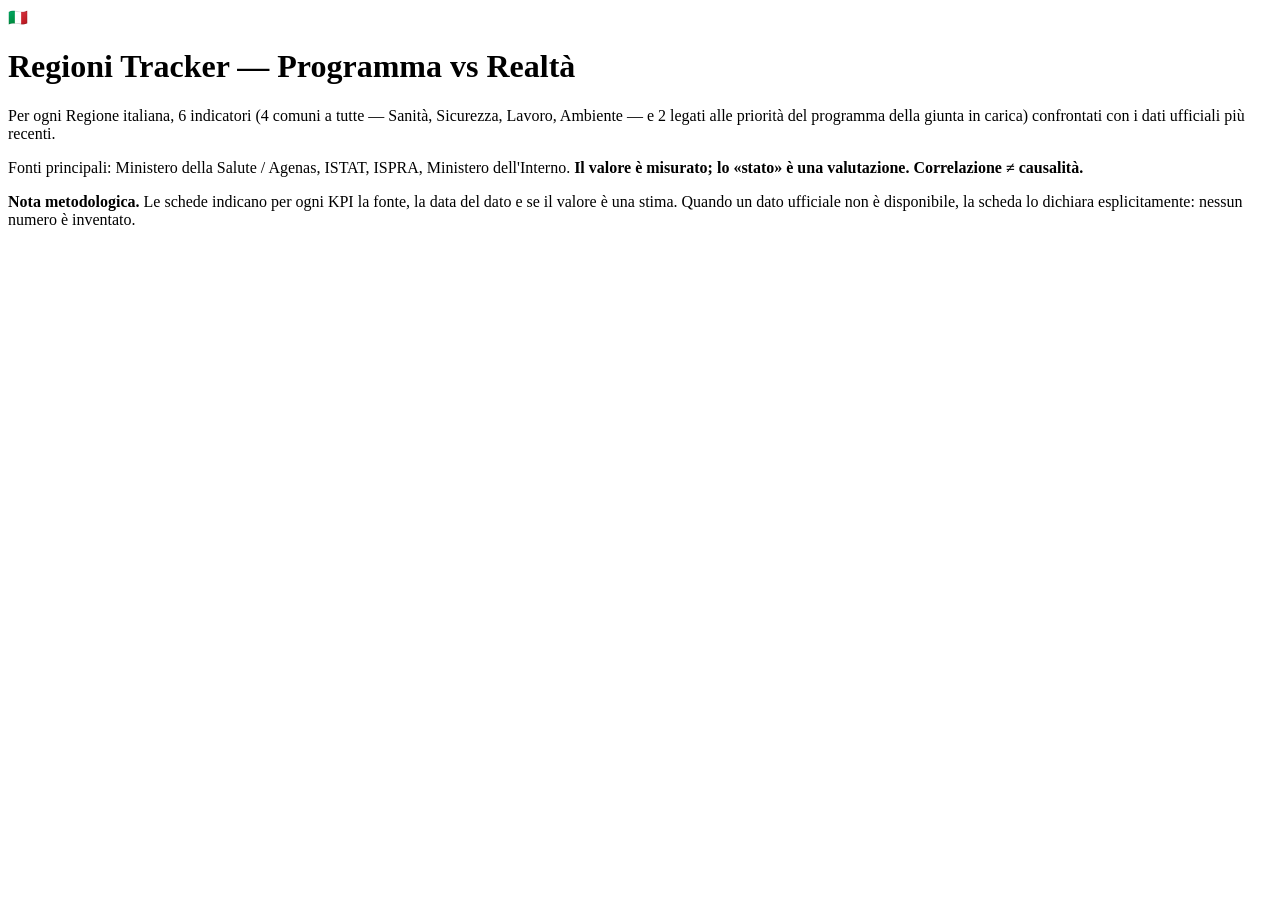
==== index.html @ 5c3b41bd "Add files via upload" ====
<!DOCTYPE html>
<html lang="it">
<head>
  <meta charset="UTF-8">
  <meta name="viewport" content="width=device-width, initial-scale=1">
  <title>Regioni Tracker — Programma vs Realtà</title>
  <link rel="stylesheet" href="assets/styles.css">
</head>
<body>
  <div class="wrap">
    <header class="hub-hero">
      <div class="stemma">🇮🇹</div>
      <h1>Regioni Tracker — Programma vs Realtà</h1>
      <p class="sub">
        Per ogni Regione italiana, 6 indicatori (4 comuni a tutte — Sanità, Sicurezza, Lavoro, Ambiente —
        e 2 legati alle priorità del programma della giunta in carica) confrontati con i dati ufficiali più recenti.
      </p>
      <p class="meta">
        Fonti principali: Ministero della Salute / Agenas, ISTAT, ISPRA, Ministero dell'Interno.
        <b>Il valore è misurato; lo «stato» è una valutazione. Correlazione ≠ causalità.</b>
      </p>
    </header>

    <main id="hub"><!-- popolato da app.js --></main>

    <footer>
      <p><b>Nota metodologica.</b> Le schede indicano per ogni KPI la fonte, la data del dato e se il valore è
      una stima. Quando un dato ufficiale non è disponibile, la scheda lo dichiara esplicitamente:
      nessun numero è inventato.</p>
    </footer>
  </div>

  <!-- Dati: un file per Regione -->
  <script src="data/piemonte.js"></script>
  <script src="data/valledaosta.js"></script>
  <script src="data/lombardia.js"></script>
  <script src="data/trentinoaltoadige.js"></script>
  <script src="data/veneto.js"></script>
  <script src="data/friuliveneziagiulia.js"></script>
  <script src="data/liguria.js"></script>
  <script src="data/emiliaromagna.js"></script>
  <script src="data/toscana.js"></script>
  <script src="data/umbria.js"></script>
  <script src="data/marche.js"></script>
  <script src="data/lazio.js"></script>
  <script src="data/abruzzo.js"></script>
  <script src="data/molise.js"></script>
  <script src="data/campania.js"></script>
  <script src="data/puglia.js"></script>
  <script src="data/basilicata.js"></script>
  <script src="data/calabria.js"></script>
  <script src="data/sicilia.js"></script>
  <script src="data/sardegna.js"></script>
  <!-- Motore -->
  <script src="assets/app.js"></script>
</body>
</html>
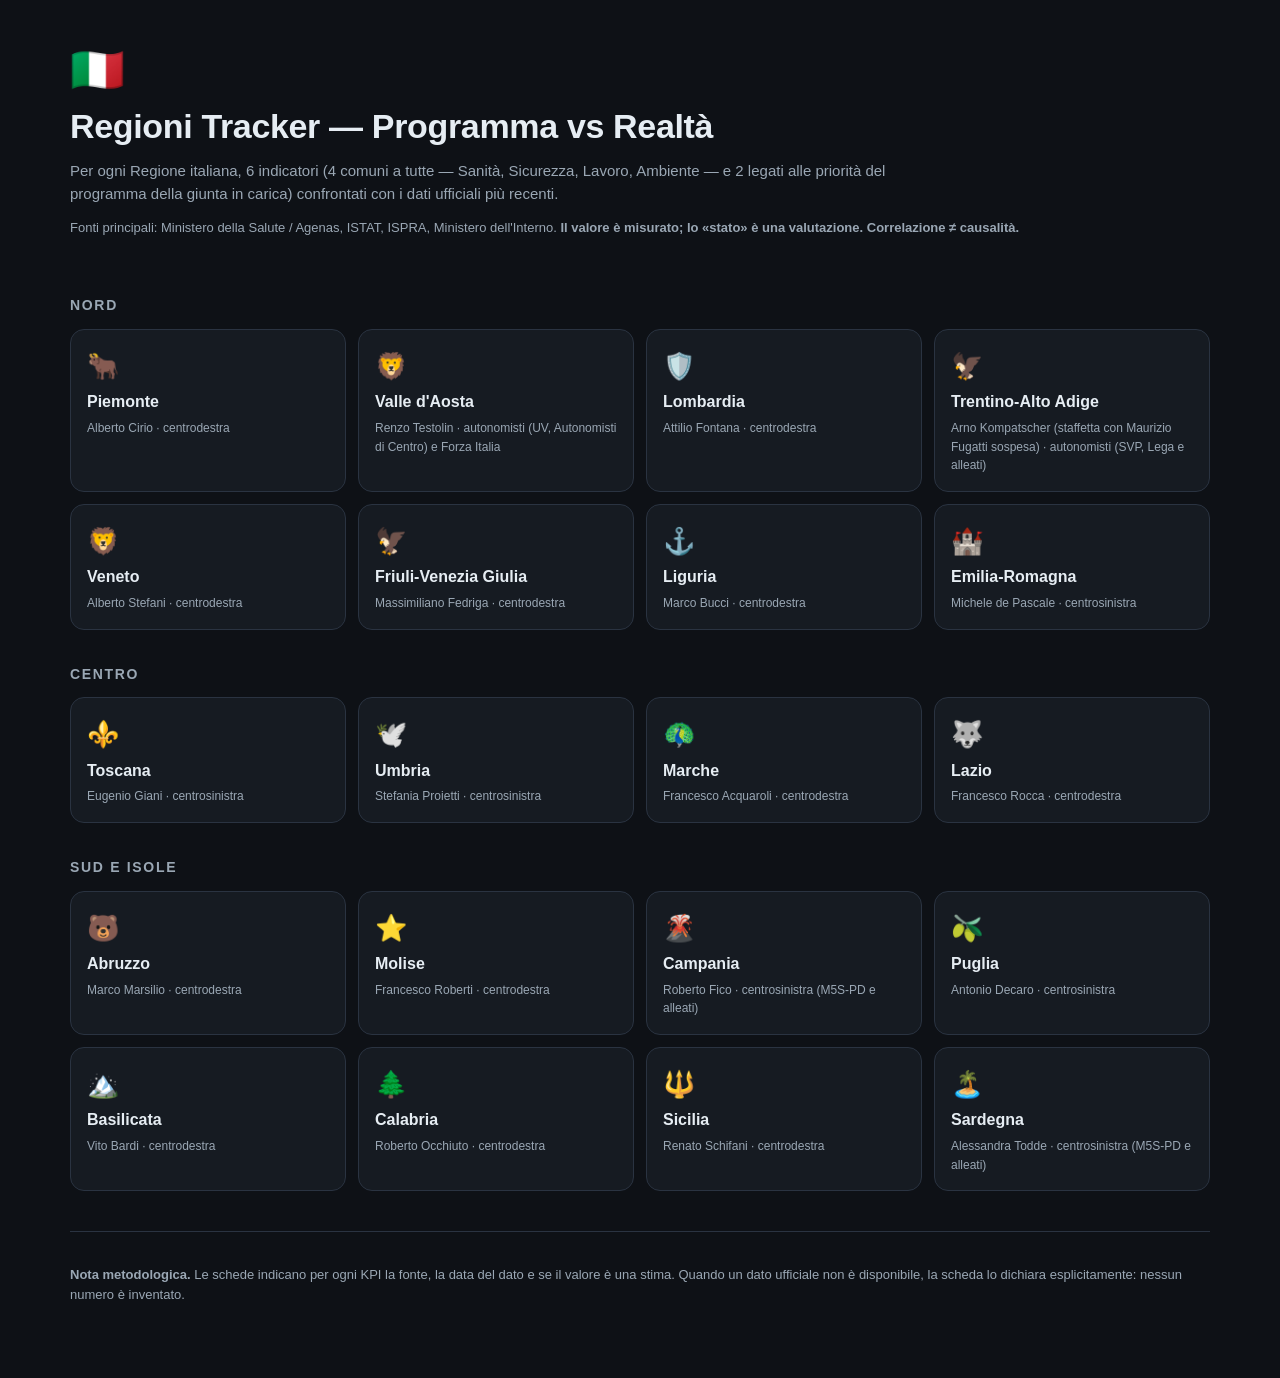
==== commit 2ea8b0d5: "Update script and stylesheet paths in index.html" ====
--- a/index.html
+++ b/index.html
@@ -4,7 +4,7 @@
   <meta charset="UTF-8">
   <meta name="viewport" content="width=device-width, initial-scale=1">
   <title>Regioni Tracker — Programma vs Realtà</title>
-  <link rel="stylesheet" href="assets/styles.css">
+  <link rel="stylesheet" href="styles.css">
 </head>
 <body>
   <div class="wrap">
@@ -31,27 +31,27 @@
   </div>
 
   <!-- Dati: un file per Regione -->
-  <script src="data/piemonte.js"></script>
-  <script src="data/valledaosta.js"></script>
-  <script src="data/lombardia.js"></script>
-  <script src="data/trentinoaltoadige.js"></script>
-  <script src="data/veneto.js"></script>
-  <script src="data/friuliveneziagiulia.js"></script>
-  <script src="data/liguria.js"></script>
-  <script src="data/emiliaromagna.js"></script>
-  <script src="data/toscana.js"></script>
-  <script src="data/umbria.js"></script>
-  <script src="data/marche.js"></script>
-  <script src="data/lazio.js"></script>
-  <script src="data/abruzzo.js"></script>
-  <script src="data/molise.js"></script>
-  <script src="data/campania.js"></script>
-  <script src="data/puglia.js"></script>
-  <script src="data/basilicata.js"></script>
-  <script src="data/calabria.js"></script>
-  <script src="data/sicilia.js"></script>
-  <script src="data/sardegna.js"></script>
+  <script src="piemonte.js"></script>
+  <script src="valledaosta.js"></script>
+  <script src="lombardia.js"></script>
+  <script src="trentinoaltoadige.js"></script>
+  <script src="veneto.js"></script>
+  <script src="friuliveneziagiulia.js"></script>
+  <script src="liguria.js"></script>
+  <script src="emiliaromagna.js"></script>
+  <script src="toscana.js"></script>
+  <script src="umbria.js"></script>
+  <script src="marche.js"></script>
+  <script src="lazio.js"></script>
+  <script src="abruzzo.js"></script>
+  <script src="molise.js"></script>
+  <script src="campania.js"></script>
+  <script src="puglia.js"></script>
+  <script src="basilicata.js"></script>
+  <script src="calabria.js"></script>
+  <script src="sicilia.js"></script>
+  <script src="sardegna.js"></script>
   <!-- Motore -->
-  <script src="assets/app.js"></script>
+  <script src="app.js"></script>
 </body>
 </html>
--- a/styles.css
+++ b/styles.css
@@ -0,0 +1,185 @@
+/* =========================================================
+   regioni-tracker — stile condiviso (tema scuro, a schede)
+   ========================================================= */
+:root {
+  --bg: #0e1116;
+  --panel: #161b22;
+  --panel-2: #1c2330;
+  --text: #e6edf3;
+  --muted: #9aa7b4;
+  --accent: #4f8cff;
+  --border: #2a3341;
+
+  --green: #2ea043;  --green-bg: rgba(46, 160, 67, .16);
+  --blue:  #3b82f6;  --blue-bg:  rgba(59, 130, 246, .16);
+  --amber: #d29922;  --amber-bg: rgba(210, 153, 34, .16);
+  --red:   #e5534b;  --red-bg:   rgba(229, 83, 75, .16);
+}
+
+* { box-sizing: border-box; }
+html, body { margin: 0; padding: 0; }
+body {
+  background: var(--bg);
+  color: var(--text);
+  font: 15px/1.55 -apple-system, BlinkMacSystemFont, "Segoe UI", Roboto, "Helvetica Neue", Arial, sans-serif;
+}
+a { color: var(--accent); text-decoration: none; }
+a:hover { text-decoration: underline; }
+
+.wrap { max-width: 1180px; margin: 0 auto; padding: 0 20px 60px; }
+
+/* ---------- barra di navigazione Regioni ---------- */
+.regnav {
+  background: var(--panel);
+  border-bottom: 1px solid var(--border);
+  padding: 10px 20px;
+  position: sticky; top: 0; z-index: 20;
+  display: flex; gap: 16px; align-items: flex-start; flex-wrap: wrap;
+}
+.nav-home {
+  font-weight: 700; white-space: nowrap; padding: 4px 10px;
+  border: 1px solid var(--border); border-radius: 8px; background: var(--panel-2);
+}
+.nav-groups { display: flex; gap: 14px; flex-wrap: wrap; }
+.nav-group { display: flex; gap: 4px; align-items: center; flex-wrap: wrap; }
+.nav-area {
+  font-size: 10px; text-transform: uppercase; letter-spacing: .08em;
+  color: var(--muted); margin-right: 4px;
+}
+.nav-link {
+  font-size: 12px; color: var(--text); padding: 3px 8px; border-radius: 6px;
+  border: 1px solid transparent;
+}
+.nav-link:hover { border-color: var(--border); text-decoration: none; }
+.nav-link.active { background: var(--accent); color: #fff; font-weight: 600; }
+
+/* ---------- header ---------- */
+header.dash { padding: 34px 0 10px; }
+.stemma { font-size: 44px; line-height: 1; }
+h1 { margin: 8px 0 6px; font-size: 30px; letter-spacing: -.01em; }
+.sub { color: var(--muted); max-width: 820px; margin: 0 0 10px; }
+.meta { font-size: 13px; color: var(--muted); }
+.pres {
+  display: inline-block; margin-top: 10px; font-size: 13px;
+  background: var(--panel); border: 1px solid var(--border);
+  padding: 5px 12px; border-radius: 999px;
+}
+
+/* ---------- statistiche per stato ---------- */
+.stats { display: flex; gap: 12px; flex-wrap: wrap; margin: 22px 0 6px; }
+.stat {
+  display: flex; flex-direction: column; align-items: flex-start;
+  background: var(--panel); color: var(--text);
+  border: 1px solid var(--border); border-radius: 12px;
+  padding: 10px 18px; cursor: pointer; min-width: 110px;
+  transition: transform .1s ease;
+}
+.stat:hover { transform: translateY(-2px); }
+.stat-n { font-size: 24px; font-weight: 800; }
+.stat-l { font-size: 12px; color: var(--muted); }
+.stat.s-green .stat-n { color: var(--green); }
+.stat.s-blue  .stat-n { color: var(--blue);  }
+.stat.s-amber .stat-n { color: var(--amber); }
+.stat.s-red   .stat-n { color: var(--red);   }
+.stat.on { outline: 2px solid var(--accent); }
+
+/* ---------- filtri ---------- */
+.tools { display: flex; gap: 12px; flex-wrap: wrap; align-items: center; margin: 14px 0 4px; }
+#search {
+  background: var(--panel); border: 1px solid var(--border); color: var(--text);
+  border-radius: 10px; padding: 9px 14px; min-width: 240px; font-size: 14px;
+}
+#search:focus { outline: 2px solid var(--accent); border-color: transparent; }
+.chips { display: flex; gap: 8px; flex-wrap: wrap; }
+.chip {
+  background: var(--panel); color: var(--muted); border: 1px solid var(--border);
+  border-radius: 999px; padding: 6px 14px; font-size: 13px; cursor: pointer;
+}
+.chip.on { background: var(--accent); color: #fff; border-color: var(--accent); }
+.hint { font-size: 12px; color: var(--muted); margin: 8px 0 0; }
+
+/* ---------- griglia di schede ---------- */
+.grid {
+  display: grid; gap: 16px; margin-top: 20px;
+  grid-template-columns: repeat(auto-fill, minmax(330px, 1fr));
+}
+.card {
+  background: var(--panel); border: 1px solid var(--border);
+  border-radius: 14px; padding: 18px; cursor: pointer;
+  transition: border-color .15s ease, transform .1s ease;
+}
+.card:hover { border-color: var(--accent); transform: translateY(-2px); }
+.card-top { display: flex; justify-content: space-between; align-items: center; gap: 8px; }
+.card-area {
+  font-size: 11px; text-transform: uppercase; letter-spacing: .1em;
+  color: var(--muted); font-weight: 700;
+}
+.badge {
+  font-size: 11px; font-weight: 700; padding: 3px 10px; border-radius: 999px;
+  white-space: nowrap;
+}
+.b-green { color: var(--green); background: var(--green-bg); }
+.b-blue  { color: var(--blue);  background: var(--blue-bg);  }
+.b-amber { color: var(--amber); background: var(--amber-bg); }
+.b-red   { color: var(--red);   background: var(--red-bg);   }
+
+.card h3 { margin: 10px 0 6px; font-size: 17px; }
+.promise { color: var(--muted); font-size: 13px; margin: 0 0 14px; }
+
+.kpi {
+  display: flex; justify-content: space-between; align-items: flex-end; gap: 10px;
+  background: var(--panel-2); border: 1px solid var(--border);
+  border-radius: 10px; padding: 12px 14px; margin-bottom: 10px;
+}
+.kpi-cur { font-size: 26px; font-weight: 800; display: block; }
+.kpi-lbl { font-size: 12px; color: var(--muted); display: block; max-width: 200px; }
+.kpi-delta { text-align: right; }
+.kpi-delta span { font-weight: 800; font-size: 15px; display: block; }
+.kpi-delta small { color: var(--muted); font-size: 11px; }
+.up-good span { color: var(--green); }
+.up-bad  span { color: var(--red); }
+
+.bar { height: 7px; background: var(--panel-2); border-radius: 99px; overflow: hidden; }
+.bar-in { height: 100%; border-radius: 99px; }
+
+.card-detail {
+  display: none; margin-top: 14px; padding-top: 12px;
+  border-top: 1px dashed var(--border); font-size: 13px; color: var(--muted);
+}
+.card.open .card-detail { display: block; }
+.card-detail b { color: var(--text); }
+.src a { word-break: break-all; }
+
+.empty { color: var(--muted); font-style: italic; padding: 30px 0; }
+
+/* ---------- footer / metodologia ---------- */
+footer {
+  margin-top: 40px; padding-top: 20px; border-top: 1px solid var(--border);
+  font-size: 13px; color: var(--muted);
+}
+
+/* ---------- hub (index.html) ---------- */
+.hub-hero { padding: 48px 0 10px; }
+.hub-hero h1 { font-size: 34px; }
+.hub-group h2 {
+  font-size: 14px; text-transform: uppercase; letter-spacing: .12em;
+  color: var(--muted); margin: 34px 0 12px;
+}
+.hub-grid {
+  display: grid; gap: 12px;
+  grid-template-columns: repeat(auto-fill, minmax(240px, 1fr));
+}
+.hub-card {
+  background: var(--panel); border: 1px solid var(--border); border-radius: 14px;
+  padding: 16px; display: flex; flex-direction: column; gap: 4px; color: var(--text);
+  transition: border-color .15s ease, transform .1s ease;
+}
+.hub-card:hover { border-color: var(--accent); transform: translateY(-2px); text-decoration: none; }
+.hub-emoji { font-size: 26px; }
+.hub-name { font-weight: 700; font-size: 16px; }
+.hub-pres { font-size: 12px; color: var(--muted); }
+
+@media (max-width: 640px) {
+  .nav-groups { display: none; } /* su mobile resta il link all'hub */
+  h1 { font-size: 24px; }
+}
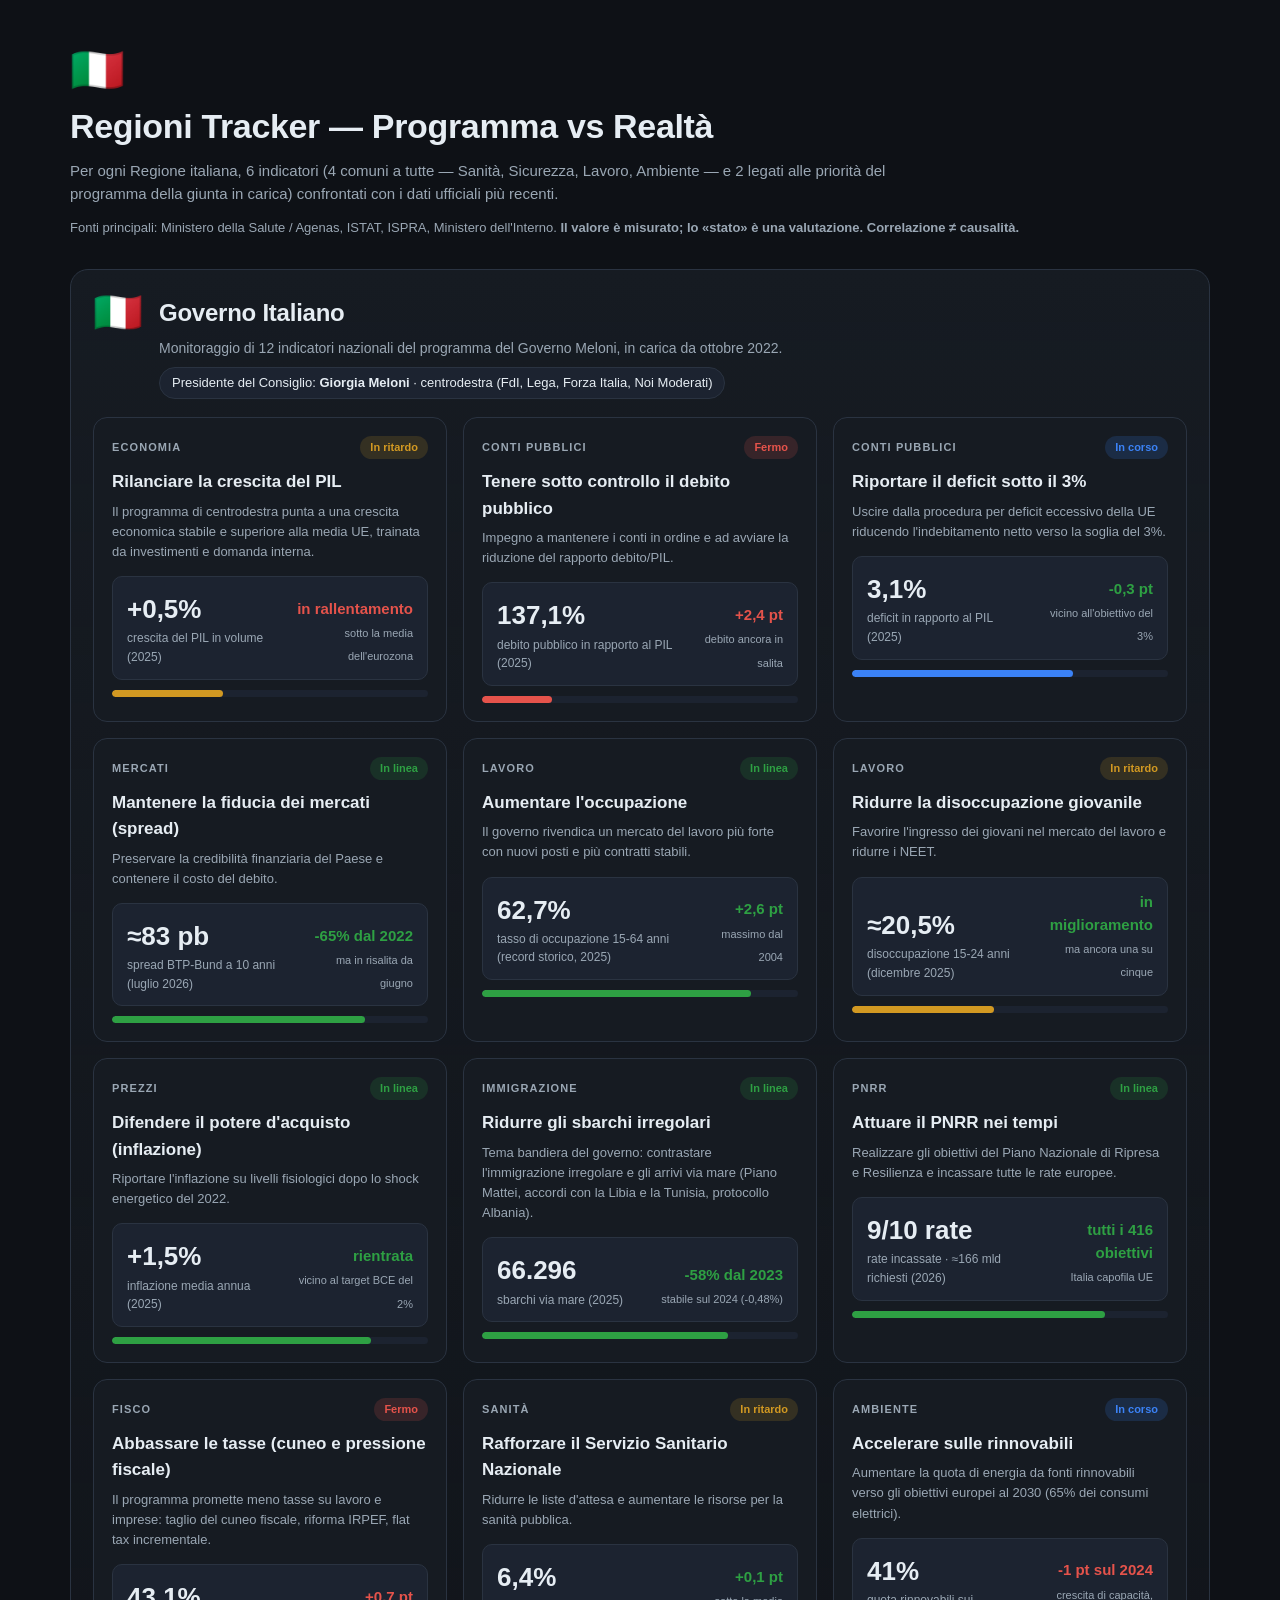
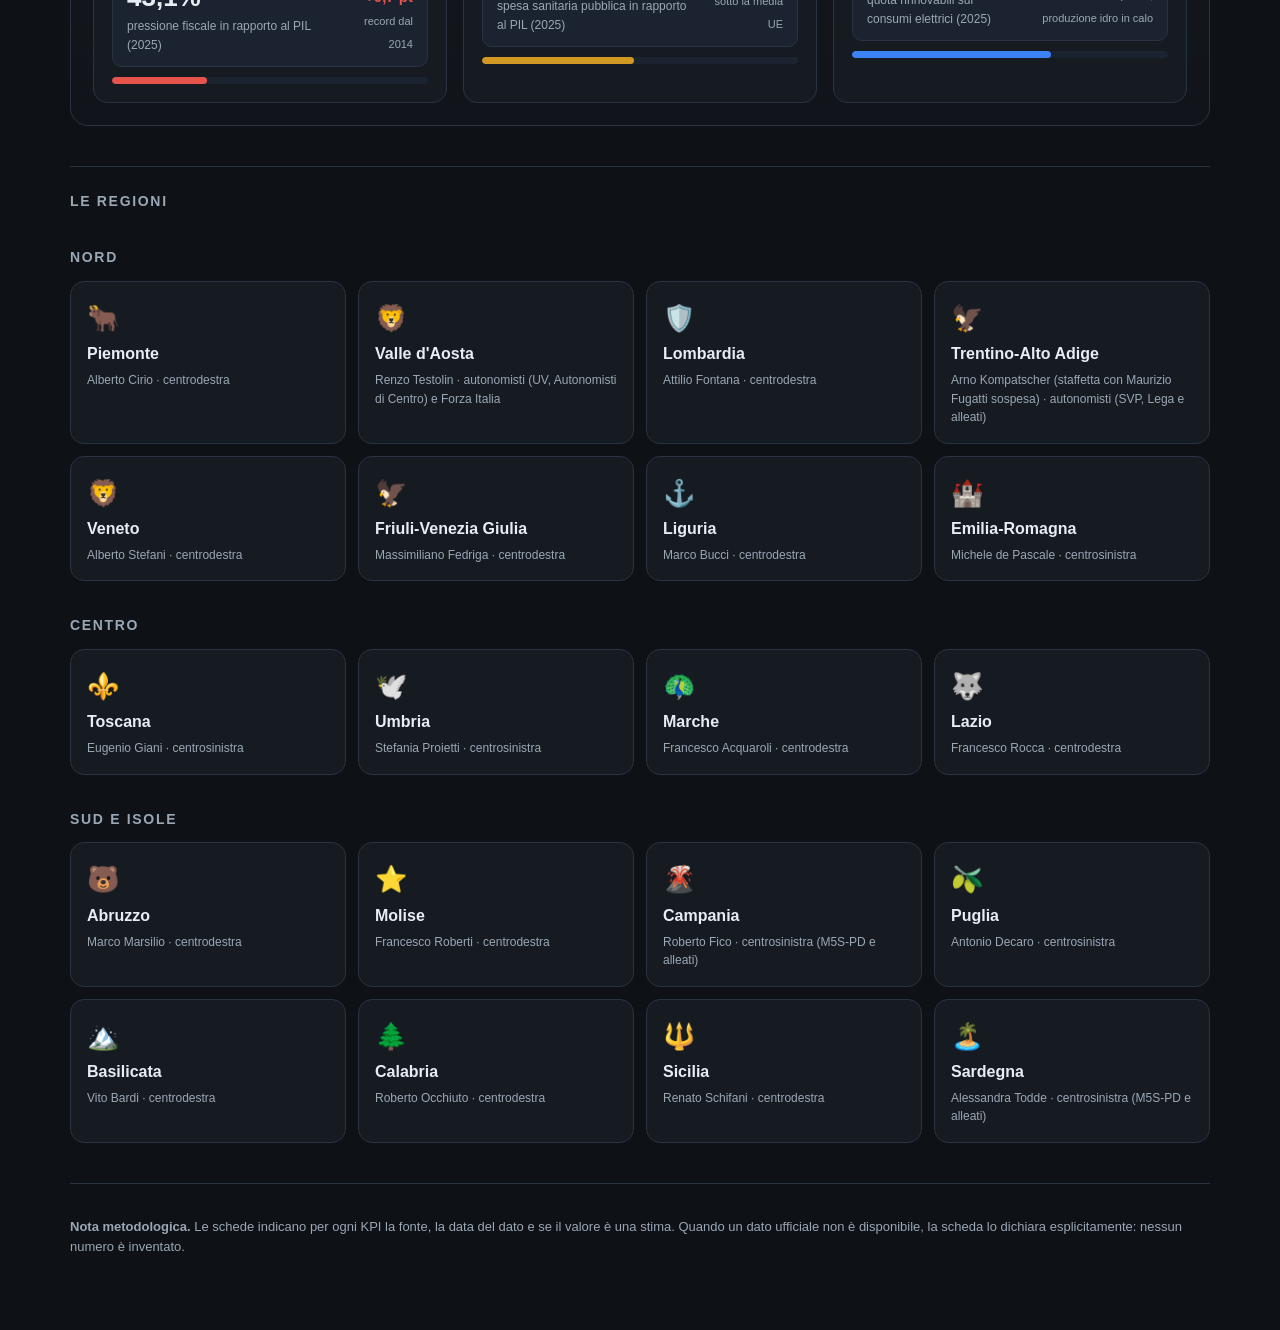
==== commit 2f906d90: "Add files via upload" ====
--- a/index.html
+++ b/index.html
@@ -21,6 +21,9 @@
       </p>
     </header>
 
+    <section id="gov"><!-- dashboard nazionale, popolata da app.js --></section>
+
+    <h2 class="hub-sep">Le Regioni</h2>
     <main id="hub"><!-- popolato da app.js --></main>
 
     <footer>
@@ -30,7 +33,8 @@
     </footer>
   </div>
 
-  <!-- Dati: un file per Regione -->
+  <!-- Dati: Governo nazionale + una Regione per file -->
+  <script src="governo.js"></script>
   <script src="piemonte.js"></script>
   <script src="valledaosta.js"></script>
   <script src="lombardia.js"></script>
--- a/styles.css
+++ b/styles.css
@@ -179,7 +179,37 @@
 .hub-name { font-weight: 700; font-size: 16px; }
 .hub-pres { font-size: 12px; color: var(--muted); }
 
+/* ---------- dashboard nazionale (Governo) in cima all'hub ---------- */
+#gov {
+  margin: 8px 0 10px;
+  padding: 22px;
+  background: linear-gradient(180deg, var(--panel) 0%, rgba(22,27,34,.4) 100%);
+  border: 1px solid var(--border);
+  border-radius: 18px;
+}
+.gov-head { display: flex; gap: 16px; align-items: flex-start; }
+.gov-emoji { font-size: 40px; line-height: 1; }
+.gov-head-txt h2 {
+  margin: 2px 0 6px; font-size: 24px; letter-spacing: -.01em;
+  text-transform: none; color: var(--text);
+}
+.gov-sub { color: var(--muted); font-size: 14px; margin: 0 0 8px; max-width: 820px; }
+.gov-pres {
+  display: inline-block; font-size: 13px; color: var(--text);
+  background: var(--panel-2); border: 1px solid var(--border);
+  padding: 5px 12px; border-radius: 999px; margin: 0;
+}
+.gov-grid { margin-top: 18px; }
+
+.hub-sep {
+  font-size: 14px; text-transform: uppercase; letter-spacing: .12em;
+  color: var(--muted); margin: 40px 0 4px;
+  padding-top: 24px; border-top: 1px solid var(--border);
+}
+
 @media (max-width: 640px) {
   .nav-groups { display: none; } /* su mobile resta il link all'hub */
   h1 { font-size: 24px; }
-}
+  .gov-head { flex-direction: column; gap: 8px; }
+  #gov { padding: 16px; }
+}
